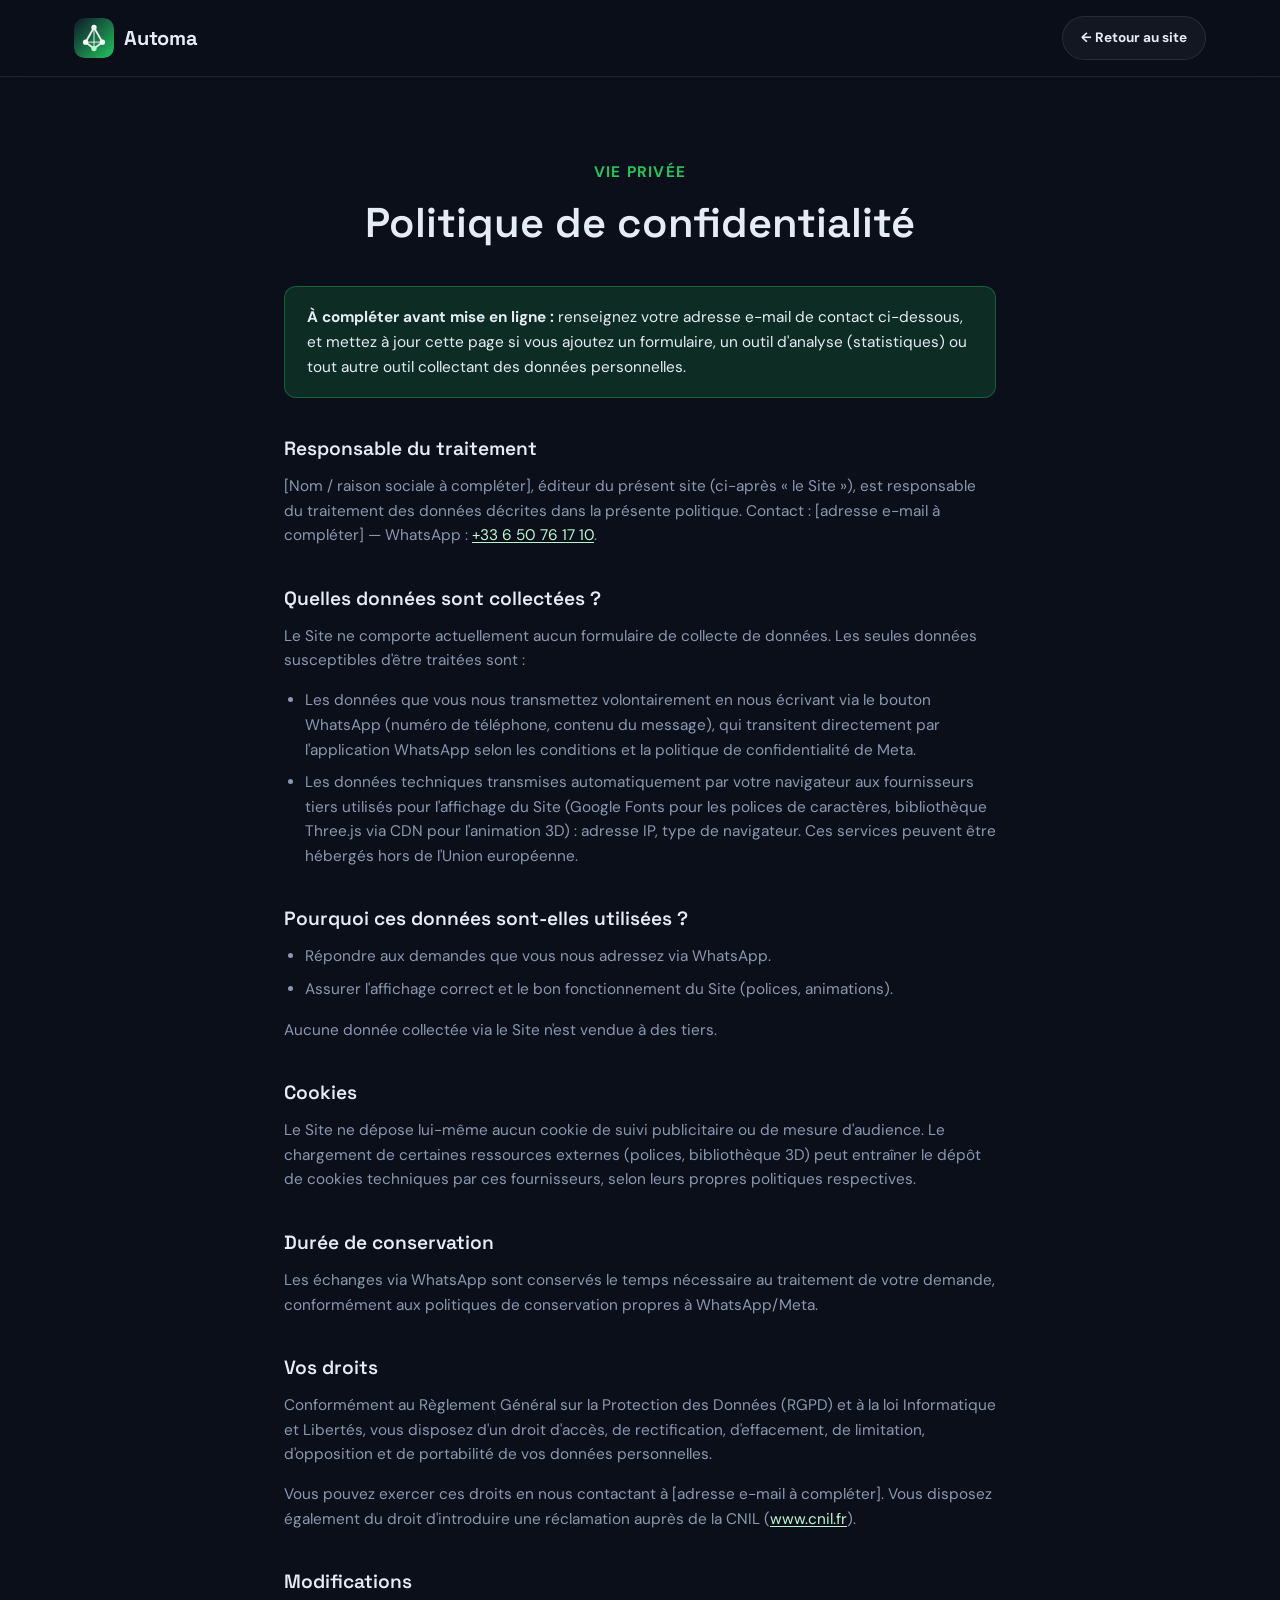
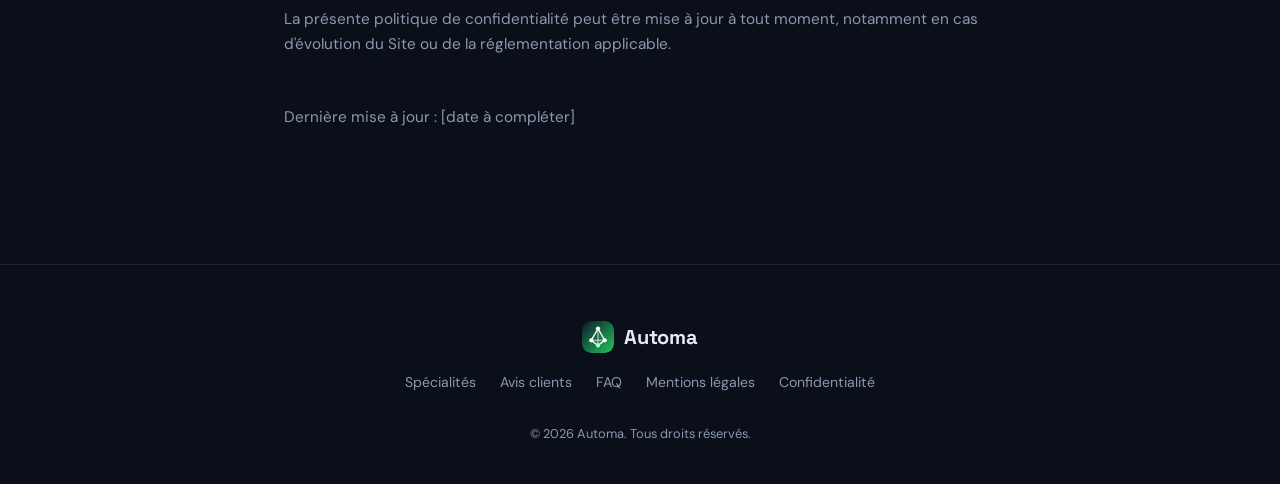
==== confidentialite.html @ 9cb3f429 "Add legal notice and privacy policy pages Adds mentions-legales.html and confidentialite.html, linke" ====
<!doctype html>
<html lang="fr">
<head>
<meta charset="UTF-8" />
<meta name="viewport" content="width=device-width, initial-scale=1.0" />
<title>Politique de confidentialité — Automa</title>
<meta name="description" content="Politique de confidentialité et protection des données personnelles du site Automa." />
<meta name="robots" content="noindex" />
<link rel="icon" type="image/svg+xml" href="assets/img/logo.svg" />
<link rel="preconnect" href="https://fonts.googleapis.com" />
<link rel="preconnect" href="https://fonts.gstatic.com" crossorigin />
<link href="https://fonts.googleapis.com/css2?family=Space+Grotesk:wght@500;600;700&family=DM+Sans:wght@400;500;700&display=swap" rel="stylesheet" />
<link rel="stylesheet" href="assets/css/style.css" />
</head>
<body>

<header class="site-header is-scrolled">
  <div class="container header-inner">
    <a href="index.html" class="brand" aria-label="Automa — Accueil">
      <img src="assets/img/logo.svg" alt="" width="40" height="40" class="brand-logo" />
      <span class="brand-name">Automa</span>
    </a>
    <a class="btn btn-ghost btn-sm" href="index.html">← Retour au site</a>
  </div>
</header>

<main id="main">
  <section class="section legal-page">
    <div class="container container-narrow">
      <p class="section-eyebrow">Vie privée</p>
      <h1 class="section-title legal-title">Politique de confidentialité</h1>

      <div class="legal-notice">
        <p><strong>À compléter avant mise en ligne :</strong> renseignez votre adresse e-mail de contact ci-dessous, et mettez à jour cette page si vous ajoutez un formulaire, un outil d'analyse (statistiques) ou tout autre outil collectant des données personnelles.</p>
      </div>

      <h2>Responsable du traitement</h2>
      <p>[Nom / raison sociale à compléter], éditeur du présent site (ci-après « le Site »), est responsable du traitement des données décrites dans la présente politique. Contact : [adresse e-mail à compléter] — WhatsApp : <a href="https://wa.me/33650761710">+33 6 50 76 17 10</a>.</p>

      <h2>Quelles données sont collectées ?</h2>
      <p>Le Site ne comporte actuellement aucun formulaire de collecte de données. Les seules données susceptibles d'être traitées sont :</p>
      <ul>
        <li>Les données que vous nous transmettez volontairement en nous écrivant via le bouton WhatsApp (numéro de téléphone, contenu du message), qui transitent directement par l'application WhatsApp selon les conditions et la politique de confidentialité de Meta.</li>
        <li>Les données techniques transmises automatiquement par votre navigateur aux fournisseurs tiers utilisés pour l'affichage du Site (Google Fonts pour les polices de caractères, bibliothèque Three.js via CDN pour l'animation 3D) : adresse IP, type de navigateur. Ces services peuvent être hébergés hors de l'Union européenne.</li>
      </ul>

      <h2>Pourquoi ces données sont-elles utilisées ?</h2>
      <ul>
        <li>Répondre aux demandes que vous nous adressez via WhatsApp.</li>
        <li>Assurer l'affichage correct et le bon fonctionnement du Site (polices, animations).</li>
      </ul>
      <p>Aucune donnée collectée via le Site n'est vendue à des tiers.</p>

      <h2>Cookies</h2>
      <p>Le Site ne dépose lui-même aucun cookie de suivi publicitaire ou de mesure d'audience. Le chargement de certaines ressources externes (polices, bibliothèque 3D) peut entraîner le dépôt de cookies techniques par ces fournisseurs, selon leurs propres politiques respectives.</p>

      <h2>Durée de conservation</h2>
      <p>Les échanges via WhatsApp sont conservés le temps nécessaire au traitement de votre demande, conformément aux politiques de conservation propres à WhatsApp/Meta.</p>

      <h2>Vos droits</h2>
      <p>Conformément au Règlement Général sur la Protection des Données (RGPD) et à la loi Informatique et Libertés, vous disposez d'un droit d'accès, de rectification, d'effacement, de limitation, d'opposition et de portabilité de vos données personnelles.</p>
      <p>Vous pouvez exercer ces droits en nous contactant à [adresse e-mail à compléter]. Vous disposez également du droit d'introduire une réclamation auprès de la CNIL (<a href="https://www.cnil.fr" target="_blank" rel="noopener">www.cnil.fr</a>).</p>

      <h2>Modifications</h2>
      <p>La présente politique de confidentialité peut être mise à jour à tout moment, notamment en cas d'évolution du Site ou de la réglementation applicable.</p>
      <p class="legal-updated">Dernière mise à jour : [date à compléter]</p>
    </div>
  </section>
</main>

<footer class="site-footer">
  <div class="container footer-inner">
    <a href="index.html" class="brand" aria-label="Automa — Accueil">
      <img src="assets/img/logo.svg" alt="" width="32" height="32" class="brand-logo" />
      <span class="brand-name">Automa</span>
    </a>
    <nav class="footer-nav" aria-label="Navigation de pied de page">
      <a href="index.html#services">Spécialités</a>
      <a href="index.html#avis">Avis clients</a>
      <a href="index.html#faq">FAQ</a>
      <a href="mentions-legales.html">Mentions légales</a>
      <a href="confidentialite.html">Confidentialité</a>
    </nav>
    <p class="footer-copy">© <span id="year"></span> Automa. Tous droits réservés.</p>
  </div>
</footer>

<script>
document.getElementById("year").textContent = new Date().getFullYear();
</script>
</body>
</html>
---- assets/css/style.css ----
/* ============ Design tokens ============ */
:root {
  --bg: #0a0f1a;
  --bg-elevated: #0f172a;
  --bg-card: #111c30;
  --border: rgba(148, 163, 184, 0.14);
  --border-strong: rgba(34, 197, 94, 0.35);

  --text: #e6ecf5;
  --text-muted: #8b98af;

  --green: #22c55e;
  --green-soft: #bbf7d0;
  --green-dim: rgba(34, 197, 94, 0.16);

  --font-heading: "Space Grotesk", system-ui, sans-serif;
  --font-body: "DM Sans", system-ui, sans-serif;

  --radius: 18px;
  --radius-sm: 12px;
  --container: 1180px;

  --ease: cubic-bezier(0.22, 1, 0.36, 1);
}

/* ============ Reset ============ */
* { box-sizing: border-box; }
html { scroll-behavior: smooth; }
body {
  margin: 0;
  background: var(--bg);
  color: var(--text);
  font-family: var(--font-body);
  font-size: 16px;
  line-height: 1.6;
  -webkit-font-smoothing: antialiased;
  overflow-x: hidden;
}
img { max-width: 100%; display: block; }
a { color: inherit; text-decoration: none; }
h1, h2, h3 { font-family: var(--font-heading); line-height: 1.15; margin: 0 0 0.5em; font-weight: 600; }
p { margin: 0 0 1em; color: var(--text-muted); }
ul { margin: 0; padding: 0; list-style: none; }
button { font: inherit; background: none; border: none; cursor: pointer; color: inherit; }

@media (prefers-reduced-motion: reduce) {
  html { scroll-behavior: auto; }
  *, *::before, *::after {
    animation-duration: 0.01ms !important;
    animation-iteration-count: 1 !important;
    transition-duration: 0.01ms !important;
    scroll-behavior: auto !important;
  }
}

.skip-link {
  position: absolute; left: -999px; top: 0; z-index: 200;
  background: var(--green); color: #04170c; padding: 12px 18px; border-radius: 0 0 10px 0;
}
.skip-link:focus { left: 0; }

:focus-visible {
  outline: 2px solid var(--green);
  outline-offset: 3px;
  border-radius: 4px;
}

.container {
  max-width: var(--container);
  margin: 0 auto;
  padding: 0 24px;
}
.container-narrow { max-width: 760px; }

/* ============ Buttons ============ */
.btn {
  display: inline-flex; align-items: center; gap: 10px;
  padding: 14px 24px;
  border-radius: 999px;
  font-weight: 700;
  font-size: 0.95rem;
  min-height: 44px;
  transition: transform 200ms var(--ease), box-shadow 200ms var(--ease), background 200ms var(--ease);
  white-space: nowrap;
}
.btn .icon { width: 20px; height: 20px; flex-shrink: 0; }
.btn:hover { transform: translateY(-2px); }

.btn-whatsapp {
  background: linear-gradient(135deg, #22c55e, #16a34a);
  color: #052e12;
  box-shadow: 0 8px 24px -8px rgba(34, 197, 94, 0.65);
}
.btn-whatsapp:hover { box-shadow: 0 12px 32px -8px rgba(34, 197, 94, 0.85); }
.btn-sm { padding: 10px 18px; font-size: 0.85rem; }
.btn-lg { padding: 18px 32px; font-size: 1.05rem; }

.btn-ghost {
  background: rgba(255, 255, 255, 0.04);
  border: 1px solid var(--border);
  color: var(--text);
}
.btn-ghost:hover { border-color: var(--border-strong); background: var(--green-dim); }

/* ============ Header ============ */
.site-header {
  position: fixed; top: 0; left: 0; right: 0; z-index: 100;
  border-bottom: 1px solid transparent;
  transition: background 250ms var(--ease), border-color 250ms var(--ease);
}
.site-header.is-scrolled {
  background: rgba(10, 15, 26, 0.75);
  backdrop-filter: blur(14px);
  -webkit-backdrop-filter: blur(14px);
  border-bottom-color: var(--border);
}
.header-inner {
  display: flex; align-items: center; justify-content: space-between;
  height: 76px;
}
.brand { display: flex; align-items: center; gap: 10px; }
.brand-logo { border-radius: 9px; }
.brand-name {
  font-family: var(--font-heading); font-weight: 700; font-size: 1.25rem; letter-spacing: -0.01em;
}

.main-nav { display: flex; gap: 32px; }
.main-nav a {
  font-size: 0.92rem; color: var(--text-muted); font-weight: 500;
  transition: color 180ms var(--ease);
  position: relative;
  padding: 4px 0;
}
.main-nav a:hover { color: var(--text); }
.main-nav a::after {
  content: ""; position: absolute; left: 0; right: 100%; bottom: -2px; height: 2px;
  background: var(--green); transition: right 220ms var(--ease);
}
.main-nav a:hover::after { right: 0; }

.header-actions { display: flex; align-items: center; gap: 16px; }

.nav-toggle {
  display: none;
  flex-direction: column; justify-content: center; gap: 5px;
  width: 44px; height: 44px;
}
.nav-toggle span {
  display: block; width: 22px; height: 2px; background: var(--text);
  margin: 0 auto; transition: transform 220ms var(--ease), opacity 220ms var(--ease);
}
.nav-toggle[aria-expanded="true"] span:nth-child(1) { transform: translateY(7px) rotate(45deg); }
.nav-toggle[aria-expanded="true"] span:nth-child(2) { opacity: 0; }
.nav-toggle[aria-expanded="true"] span:nth-child(3) { transform: translateY(-7px) rotate(-45deg); }

/* ============ Hero ============ */
.hero {
  position: relative;
  min-height: 100vh;
  display: flex; align-items: center;
  padding-top: 76px;
  overflow: hidden;
  background:
    radial-gradient(60% 50% at 50% 0%, rgba(34, 197, 94, 0.16), transparent 70%),
    var(--bg);
}
#hero-canvas {
  position: absolute; inset: 0; width: 100%; height: 100%;
  display: block;
}
.hero-grid {
  position: absolute; inset: 0;
  background-image:
    linear-gradient(rgba(34, 197, 94, 0.06) 1px, transparent 1px),
    linear-gradient(90deg, rgba(34, 197, 94, 0.06) 1px, transparent 1px);
  background-size: 56px 56px;
  mask-image: radial-gradient(70% 60% at 50% 30%, black, transparent 85%);
  pointer-events: none;
}
.hero-fade {
  position: absolute; bottom: 0; left: 0; right: 0; height: 30%;
  background: linear-gradient(to bottom, transparent, var(--bg));
  pointer-events: none;
}
.hero-inner {
  position: relative; z-index: 2;
  padding: 90px 24px 120px;
  text-align: center;
  max-width: 900px;
  margin: 0 auto;
}
.eyebrow {
  display: inline-flex; align-items: center; gap: 8px;
  font-size: 0.8rem; font-weight: 700; letter-spacing: 0.08em; text-transform: uppercase;
  color: var(--green-soft);
  background: var(--green-dim);
  border: 1px solid var(--border-strong);
  padding: 8px 16px; border-radius: 999px;
  margin-bottom: 28px;
}
.hero h1 {
  font-size: clamp(2.2rem, 5.4vw, 4.2rem);
  letter-spacing: -0.02em;
  margin-bottom: 24px;
}
.text-glow {
  color: var(--green-soft);
  text-shadow: 0 0 30px rgba(34, 197, 94, 0.55);
}
.hero-sub {
  font-size: clamp(1rem, 1.6vw, 1.2rem);
  color: var(--text-muted);
  max-width: 620px;
  margin: 0 auto 40px;
}
.hero-actions {
  display: flex; align-items: center; justify-content: center; gap: 16px;
  flex-wrap: wrap;
  margin-bottom: 64px;
}

.hero-stats {
  display: flex; justify-content: center; gap: clamp(24px, 6vw, 64px);
  flex-wrap: wrap;
  margin: 0;
  padding-top: 32px;
  border-top: 1px solid var(--border);
}
.hero-stats dt {
  font-family: var(--font-heading); font-size: clamp(1.4rem, 3vw, 2rem); font-weight: 700; color: var(--green-soft);
}
.hero-stats dd { margin: 4px 0 0; font-size: 0.85rem; color: var(--text-muted); }

.scroll-cue {
  position: absolute; bottom: 28px; left: 50%; transform: translateX(-50%);
  width: 26px; height: 42px; border: 2px solid var(--border-strong); border-radius: 20px;
  z-index: 2;
}
.scroll-cue span {
  position: absolute; top: 8px; left: 50%; width: 4px; height: 8px; margin-left: -2px;
  background: var(--green); border-radius: 2px;
  animation: scroll-cue 1.8s ease-in-out infinite;
}
@keyframes scroll-cue {
  0% { transform: translateY(0); opacity: 1; }
  70% { transform: translateY(14px); opacity: 0; }
  100% { opacity: 0; }
}

/* ============ Sections ============ */
.section { padding: 120px 0; position: relative; }
.section-alt { background: var(--bg-elevated); }
.section-eyebrow {
  font-size: 0.8rem; font-weight: 700; letter-spacing: 0.08em; text-transform: uppercase;
  color: var(--green);
  margin-bottom: 14px;
  text-align: center;
}
.section-title {
  font-size: clamp(1.8rem, 3.6vw, 2.6rem);
  text-align: center;
  max-width: 720px; margin-left: auto; margin-right: auto;
}
.section-sub {
  text-align: center; max-width: 560px; margin: 0 auto 56px;
  font-size: 1.05rem;
}
#avis .section-sub { margin-bottom: 20px; }
.testimonials-disclaimer {
  text-align: center;
  font-size: 0.78rem;
  color: var(--text-muted);
  margin: 0 auto 40px;
  display: inline-flex;
  padding: 6px 14px;
  border: 1px dashed var(--border);
  border-radius: 999px;
}
#avis .container { display: flex; flex-direction: column; align-items: center; }

/* ============ Cards grid (services) ============ */
.cards-grid {
  display: grid;
  grid-template-columns: repeat(4, 1fr);
  gap: 20px;
}
.service-card {
  background: linear-gradient(160deg, var(--bg-card), rgba(17, 28, 48, 0.5));
  border: 1px solid var(--border);
  border-radius: var(--radius);
  padding: 28px;
  transition: transform 260ms var(--ease), border-color 260ms var(--ease), box-shadow 260ms var(--ease);
  transform-style: preserve-3d;
  will-change: transform;
}
.service-card:hover {
  border-color: var(--border-strong);
  box-shadow: 0 20px 44px -20px rgba(34, 197, 94, 0.35);
}
.service-icon {
  width: 48px; height: 48px;
  display: flex; align-items: center; justify-content: center;
  border-radius: 12px;
  background: var(--green-dim);
  color: var(--green-soft);
  margin-bottom: 20px;
}
.service-icon svg { width: 24px; height: 24px; }
.service-card h3 {
  font-size: 1.05rem;
  margin-bottom: 10px;
}
.service-card p { font-size: 0.92rem; margin: 0; }

@media (max-width: 1080px) {
  .cards-grid { grid-template-columns: repeat(2, 1fr); }
}
@media (max-width: 560px) {
  .cards-grid { grid-template-columns: 1fr; }
}

/* ============ Steps ============ */
.steps {
  display: grid;
  grid-template-columns: repeat(3, 1fr);
  gap: 28px;
  margin-top: 56px;
}
.step {
  padding: 32px 28px;
  border: 1px solid var(--border);
  border-radius: var(--radius);
  background: var(--bg-card);
  position: relative;
}
.step-num {
  font-family: var(--font-heading);
  font-size: 0.85rem; font-weight: 700; color: var(--green);
  border: 1px solid var(--border-strong);
  width: 40px; height: 40px; border-radius: 50%;
  display: flex; align-items: center; justify-content: center;
  margin-bottom: 20px;
}
.step h3 { font-size: 1.1rem; margin-bottom: 10px; }
.step p { font-size: 0.92rem; margin: 0; }

@media (max-width: 900px) {
  .steps { grid-template-columns: 1fr; }
}

/* ============ Testimonials marquee ============ */
.marquee-wrap {
  display: flex; flex-direction: column; gap: 20px;
  margin-top: 40px;
  -webkit-mask-image: linear-gradient(90deg, transparent, black 8%, black 92%, transparent);
  mask-image: linear-gradient(90deg, transparent, black 8%, black 92%, transparent);
}
.marquee {
  display: flex; gap: 20px;
  width: max-content;
  animation: marquee-scroll 60s linear infinite;
}
.marquee-reverse { animation-direction: reverse; }
.marquee:hover { animation-play-state: paused; }
@keyframes marquee-scroll {
  from { transform: translateX(0); }
  to { transform: translateX(-50%); }
}
@media (prefers-reduced-motion: reduce) {
  .marquee { animation: none; overflow-x: auto; }
}

.testimonial-card {
  flex: 0 0 auto;
  width: 320px;
  background: var(--bg-card);
  border: 1px solid var(--border);
  border-radius: var(--radius-sm);
  padding: 24px;
}
.testimonial-stars {
  display: flex; gap: 3px; margin-bottom: 14px; color: var(--green);
}
.testimonial-stars svg { width: 15px; height: 15px; }
.testimonial-quote {
  font-size: 0.92rem; color: var(--text); margin-bottom: 20px;
  line-height: 1.55;
}
.testimonial-person { display: flex; align-items: center; gap: 12px; }
.avatar {
  width: 40px; height: 40px; border-radius: 50%;
  display: flex; align-items: center; justify-content: center;
  font-family: var(--font-heading); font-weight: 700; font-size: 0.85rem;
  background: linear-gradient(135deg, #0f172a, #22c55e);
  color: #eafff1;
  flex-shrink: 0;
}
.testimonial-person div strong { display: block; font-size: 0.9rem; }
.testimonial-person div span { font-size: 0.8rem; color: var(--text-muted); }

/* ============ FAQ ============ */
.faq-list { margin-top: 48px; display: flex; flex-direction: column; gap: 12px; }
.faq-item {
  border: 1px solid var(--border);
  border-radius: var(--radius-sm);
  background: var(--bg-card);
  overflow: hidden;
}
.faq-q {
  width: 100%;
  display: flex; align-items: center; justify-content: space-between; gap: 16px;
  padding: 20px 24px;
  text-align: left;
  font-weight: 600;
  min-height: 44px;
}
.faq-q .chevron { width: 20px; height: 20px; flex-shrink: 0; transition: transform 220ms var(--ease); color: var(--green); }
.faq-item[data-open="true"] .chevron { transform: rotate(180deg); }
.faq-a {
  display: grid;
  grid-template-rows: 0fr;
  transition: grid-template-rows 260ms var(--ease);
}
.faq-item[data-open="true"] .faq-a { grid-template-rows: 1fr; }
.faq-a-inner { overflow: hidden; }
.faq-a p { padding: 0 24px 20px; margin: 0; font-size: 0.92rem; }

/* ============ CTA final ============ */
.cta-final {
  padding: 100px 0;
  background:
    radial-gradient(60% 100% at 50% 100%, rgba(34, 197, 94, 0.18), transparent 70%),
    var(--bg-elevated);
  border-top: 1px solid var(--border);
}
.cta-final-inner { text-align: center; max-width: 620px; }
.cta-final h2 { font-size: clamp(1.8rem, 3.4vw, 2.4rem); margin-bottom: 16px; }
.cta-final p { margin-bottom: 36px; font-size: 1.05rem; }

/* ============ Footer ============ */
.site-footer {
  padding: 56px 0 40px;
  border-top: 1px solid var(--border);
  background: var(--bg);
}
.footer-inner {
  display: flex; flex-direction: column; align-items: center; gap: 18px;
  text-align: center;
}
.footer-tagline { max-width: 420px; font-size: 0.9rem; margin: 0; }
.footer-nav { display: flex; gap: 24px; flex-wrap: wrap; justify-content: center; }
.footer-nav a { font-size: 0.88rem; color: var(--text-muted); }
.footer-nav a:hover { color: var(--text); }
.footer-copy { font-size: 0.8rem; color: var(--text-muted); margin: 12px 0 0; }

/* ============ Legal pages ============ */
.legal-page { padding-top: 160px; }
.legal-title { margin-bottom: 40px; }
.legal-notice {
  background: var(--green-dim);
  border: 1px solid var(--border-strong);
  border-radius: var(--radius-sm);
  padding: 18px 22px;
  margin-bottom: 40px;
}
.legal-notice p { color: var(--text); font-size: 0.92rem; margin: 0; }
.legal-page h2 {
  font-size: 1.2rem;
  margin-top: 40px;
  margin-bottom: 14px;
}
.legal-page p { font-size: 0.96rem; }
.legal-page ul { margin: 0 0 1em; padding-left: 1.3em; }
.legal-page li {
  list-style: disc;
  color: var(--text-muted);
  font-size: 0.96rem;
  margin-bottom: 8px;
  line-height: 1.6;
}
.legal-page a { color: var(--green-soft); text-decoration: underline; text-underline-offset: 2px; }
.legal-updated { margin-top: 48px; font-size: 0.82rem; color: var(--text-muted); }

/* ============ WhatsApp floating button ============ */
.wa-float {
  position: fixed; right: 22px; bottom: 22px; z-index: 90;
  width: 58px; height: 58px; border-radius: 50%;
  background: linear-gradient(135deg, #22c55e, #16a34a);
  color: #052e12;
  display: flex; align-items: center; justify-content: center;
  box-shadow: 0 10px 30px -8px rgba(34, 197, 94, 0.7);
  animation: wa-pulse 2.6s ease-in-out infinite;
}
.wa-float svg { width: 28px; height: 28px; }
@keyframes wa-pulse {
  0%, 100% { box-shadow: 0 10px 30px -8px rgba(34, 197, 94, 0.7); }
  50% { box-shadow: 0 10px 30px -4px rgba(34, 197, 94, 0.95), 0 0 0 10px rgba(34, 197, 94, 0.08); }
}
@media (prefers-reduced-motion: reduce) {
  .wa-float { animation: none; }
}

/* ============ Reveal-on-scroll ============ */
.reveal {
  opacity: 0;
  transform: translateY(24px);
  transition: opacity 700ms var(--ease), transform 700ms var(--ease);
}
.reveal.is-visible {
  opacity: 1;
  transform: translateY(0);
}
@media (prefers-reduced-motion: reduce) {
  .reveal { opacity: 1; transform: none; }
}

/* ============ Responsive nav ============ */
@media (max-width: 900px) {
  .main-nav {
    position: fixed; top: 76px; left: 0; right: 0;
    flex-direction: column; gap: 0;
    background: rgba(10, 15, 26, 0.98);
    backdrop-filter: blur(14px);
    border-bottom: 1px solid var(--border);
    padding: 8px 24px 16px;
    transform: translateY(-12px);
    opacity: 0;
    pointer-events: none;
    transition: opacity 220ms var(--ease), transform 220ms var(--ease);
  }
  .main-nav.is-open {
    opacity: 1; transform: translateY(0); pointer-events: auto;
  }
  .main-nav a { padding: 14px 0; border-bottom: 1px solid var(--border); }
  .header-actions .btn-sm span { display: none; }
  .header-actions .btn-sm { padding: 10px; width: 44px; justify-content: center; }
  .nav-toggle { display: flex; }
}

@media (max-width: 600px) {
  .section { padding: 80px 0; }
  .hero-inner { padding: 70px 20px 90px; }
}
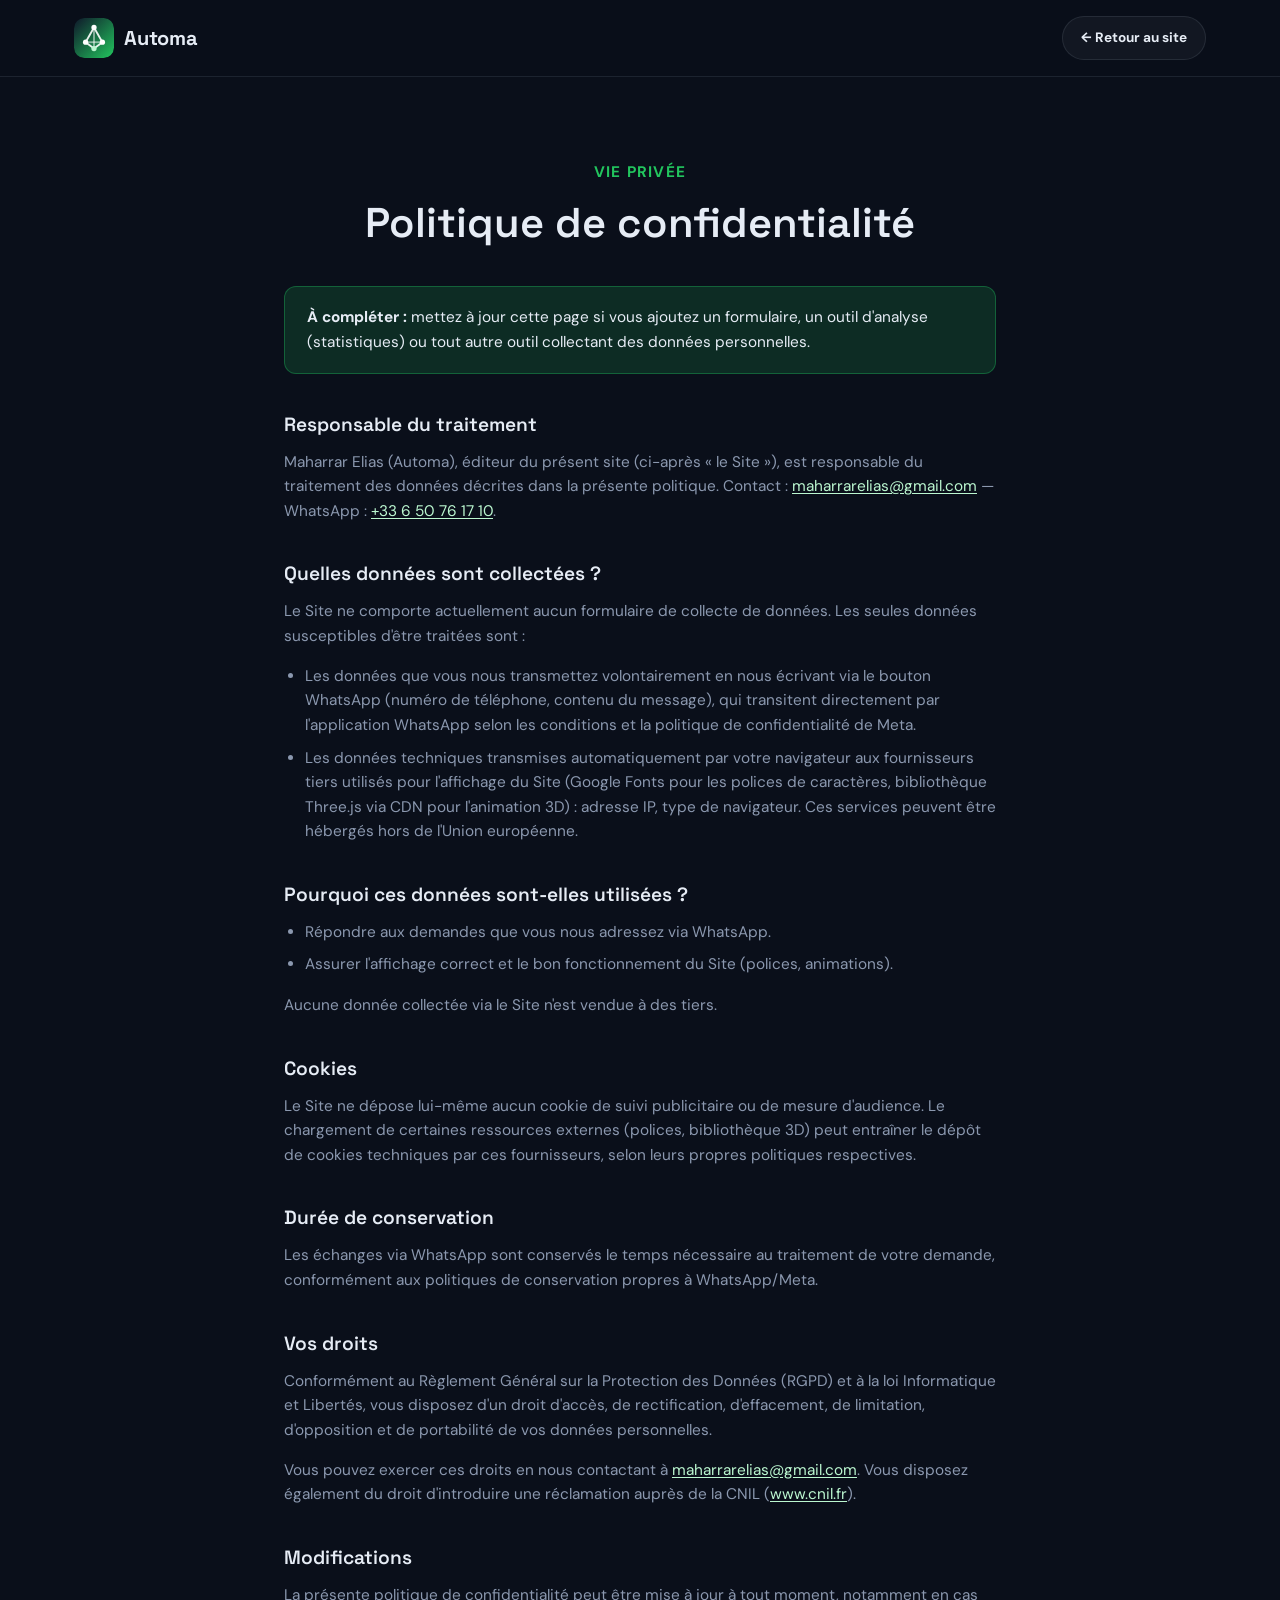
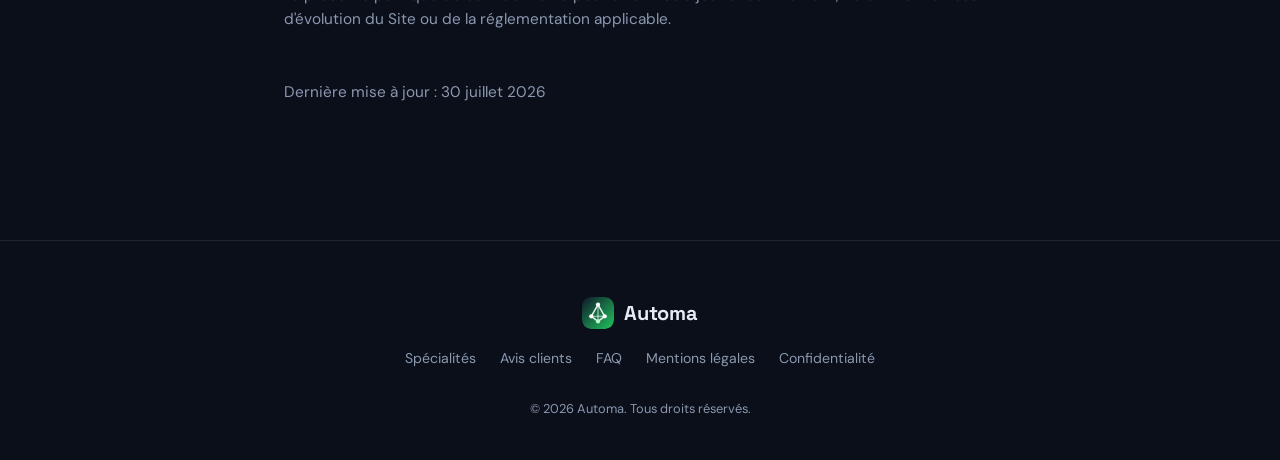
==== commit 01105ee1: "Fill in legal pages with business identity details Adds the provided name, legal form, address, RCS/" ====
--- a/confidentialite.html
+++ b/confidentialite.html
@@ -31,11 +31,11 @@
       <h1 class="section-title legal-title">Politique de confidentialité</h1>
 
       <div class="legal-notice">
-        <p><strong>À compléter avant mise en ligne :</strong> renseignez votre adresse e-mail de contact ci-dessous, et mettez à jour cette page si vous ajoutez un formulaire, un outil d'analyse (statistiques) ou tout autre outil collectant des données personnelles.</p>
+        <p><strong>À compléter :</strong> mettez à jour cette page si vous ajoutez un formulaire, un outil d'analyse (statistiques) ou tout autre outil collectant des données personnelles.</p>
       </div>
 
       <h2>Responsable du traitement</h2>
-      <p>[Nom / raison sociale à compléter], éditeur du présent site (ci-après « le Site »), est responsable du traitement des données décrites dans la présente politique. Contact : [adresse e-mail à compléter] — WhatsApp : <a href="https://wa.me/33650761710">+33 6 50 76 17 10</a>.</p>
+      <p>Maharrar Elias (Automa), éditeur du présent site (ci-après « le Site »), est responsable du traitement des données décrites dans la présente politique. Contact : <a href="mailto:maharrarelias@gmail.com">maharrarelias@gmail.com</a> — WhatsApp : <a href="https://wa.me/33650761710">+33 6 50 76 17 10</a>.</p>
 
       <h2>Quelles données sont collectées ?</h2>
       <p>Le Site ne comporte actuellement aucun formulaire de collecte de données. Les seules données susceptibles d'être traitées sont :</p>
@@ -59,11 +59,11 @@
 
       <h2>Vos droits</h2>
       <p>Conformément au Règlement Général sur la Protection des Données (RGPD) et à la loi Informatique et Libertés, vous disposez d'un droit d'accès, de rectification, d'effacement, de limitation, d'opposition et de portabilité de vos données personnelles.</p>
-      <p>Vous pouvez exercer ces droits en nous contactant à [adresse e-mail à compléter]. Vous disposez également du droit d'introduire une réclamation auprès de la CNIL (<a href="https://www.cnil.fr" target="_blank" rel="noopener">www.cnil.fr</a>).</p>
+      <p>Vous pouvez exercer ces droits en nous contactant à <a href="mailto:maharrarelias@gmail.com">maharrarelias@gmail.com</a>. Vous disposez également du droit d'introduire une réclamation auprès de la CNIL (<a href="https://www.cnil.fr" target="_blank" rel="noopener">www.cnil.fr</a>).</p>
 
       <h2>Modifications</h2>
       <p>La présente politique de confidentialité peut être mise à jour à tout moment, notamment en cas d'évolution du Site ou de la réglementation applicable.</p>
-      <p class="legal-updated">Dernière mise à jour : [date à compléter]</p>
+      <p class="legal-updated">Dernière mise à jour : 30 juillet 2026</p>
     </div>
   </section>
 </main>
